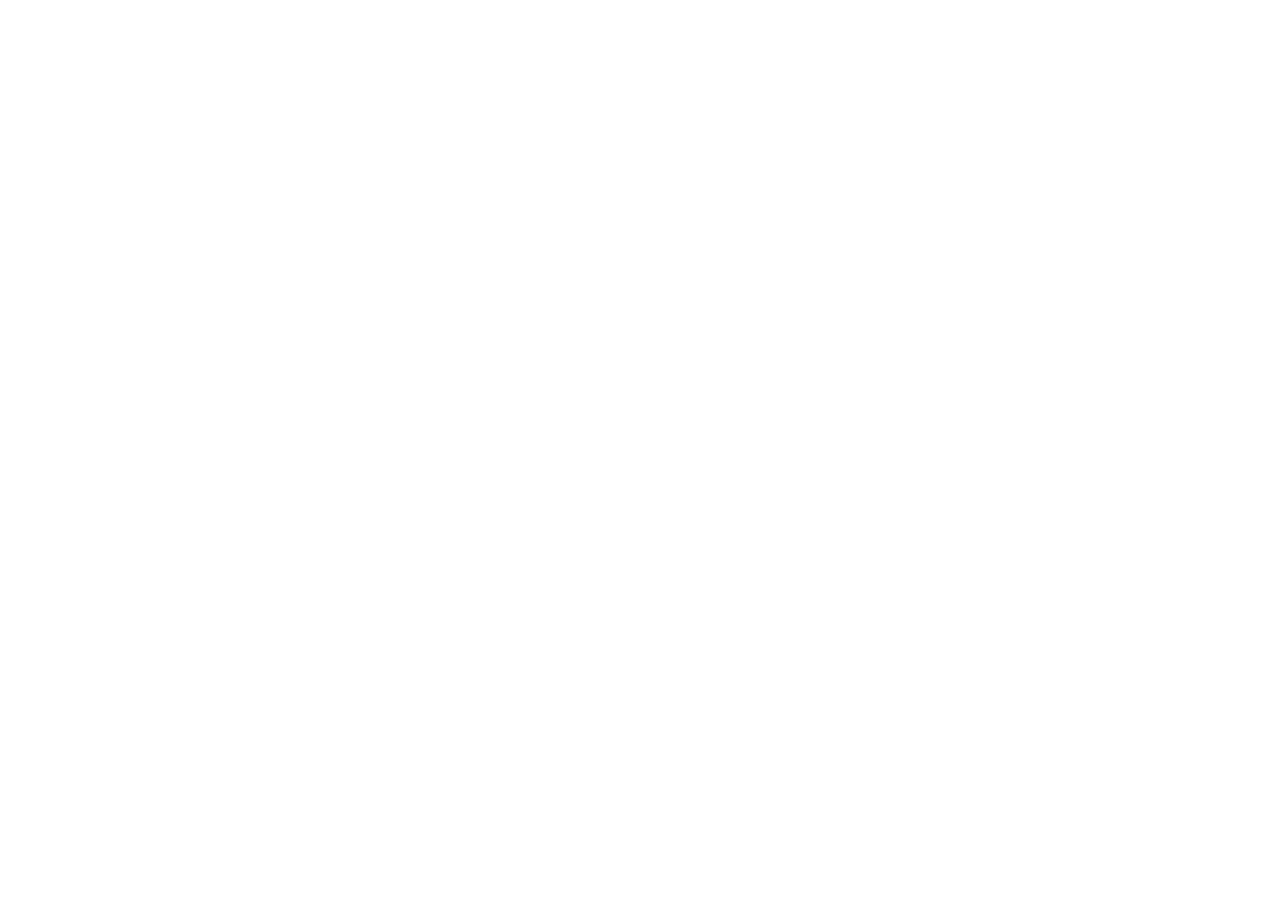
==== index.html @ 70eb24c2 "estructura princimal en rama master" ====
<!DOCTYPE html>
<html lang="en">
<head>
    <meta charset="UTF-8">
    <meta name="viewport" content="width=device-width, initial-scale=1.0">
    <title>Pizza&Passione</title>
    <link rel="stylesheet" href="/css/style.css">
</head>
<body>
    <header>

    </header>
    <main>

    </main>
    <footer>
        
    </footer>
</body>
</html>
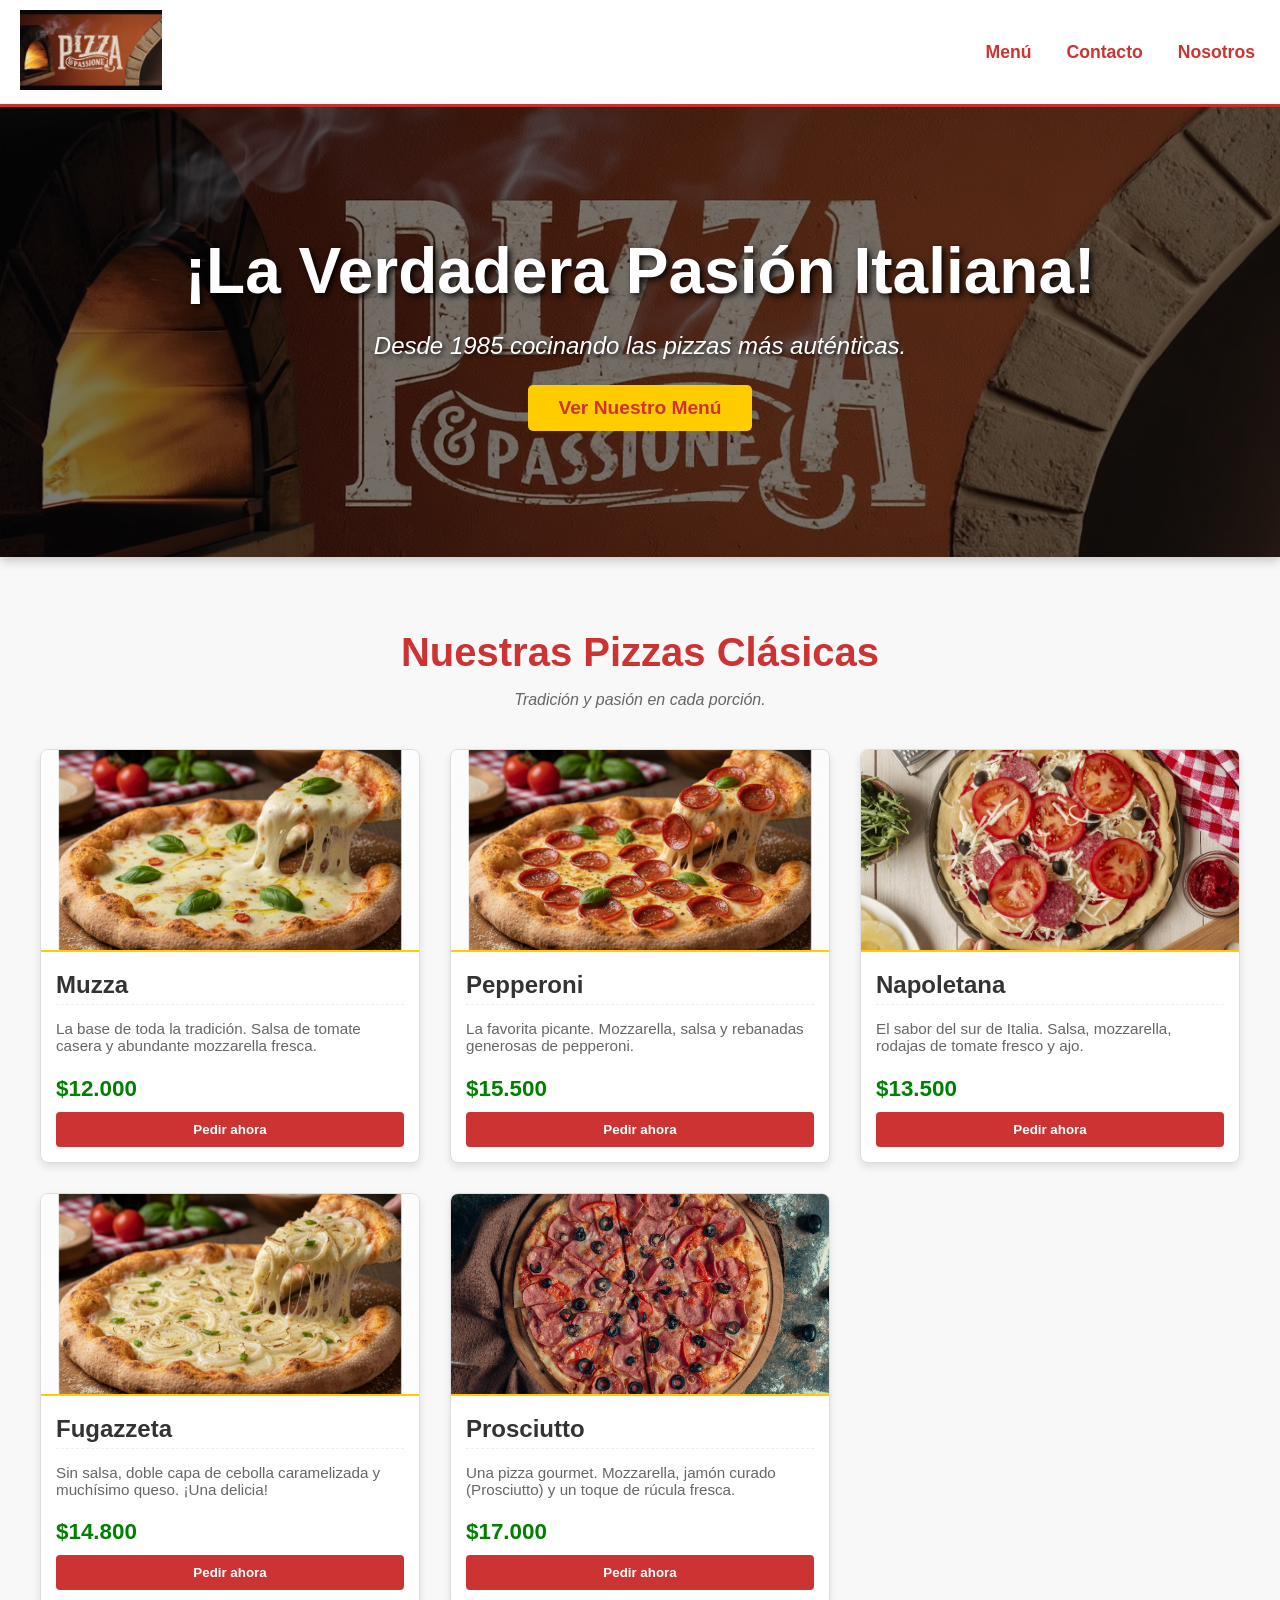
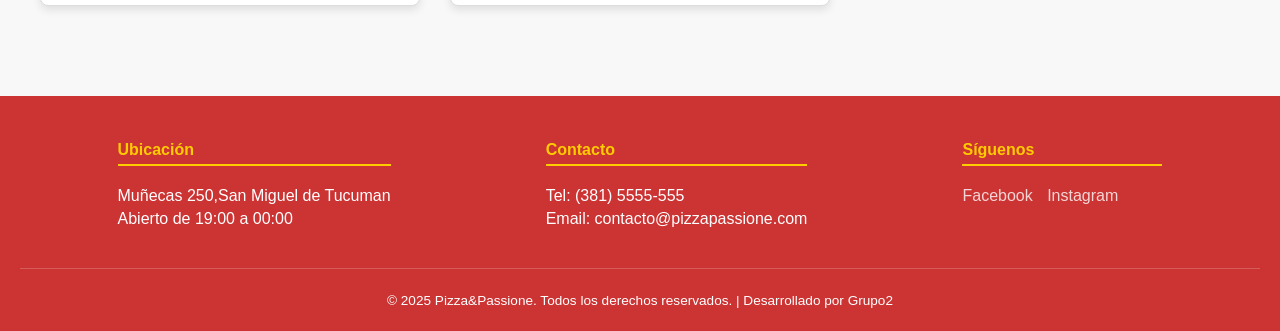
==== commit fe3abe34: "se agrego el contenido de la pagina" ====
--- a/index.html
+++ b/index.html
@@ -1,20 +1,127 @@
 <!DOCTYPE html>
-<html lang="en">
+<html lang="es">
 <head>
     <meta charset="UTF-8">
     <meta name="viewport" content="width=device-width, initial-scale=1.0">
-    <title>Pizza&Passione</title>
+    <title>Pizza&Passione - Pizzería Italiana Auténtica</title>
     <link rel="stylesheet" href="/css/style.css">
+    <meta name="name" content="Pizza&Passione">
+    <meta name="description" content="Página de pizzería tipo italiana con catálogo y contacto.">
+    <meta name="keywords" content="pizzería, pizza, comida italiana, restaurante, gastronomía, mozzarella, pepperoni, napoletana">
+    <meta name="author" content="Grupo2">
 </head>
 <body>
-    <header>
+    <header class="main-header">
+        <div class="logo-container">
+            <img src="/assets/img/Gen4 logo with title Pizza & passione with bckground something related o pizza restaur a-2, 21248171.png" alt="Logo Pizza & Passione">
+        </div>
+        <nav class="main-nav">
+            <ul>
+                <li><a href="#catalogo"> Menú</a></li>
+                <li><a href="#contacto"> Contacto</a></li>
+                <li><a href="#nosotros"> Nosotros</a></li>
+            </ul>
+        </nav>
+    </header>
 
-    </header>
-    <main>
+    <section class="hero-image">
+        <div class="hero-content">
+            <h1>¡La Verdadera Pasión Italiana!</h1>
+            <p>Desde 1985 cocinando las pizzas más auténticas.</p>
+            <a href="#catalogo" class="btn-menu">Ver Nuestro Menú</a>
+        </div>
+    </section>
 
+    <main class="main-content">
+        <h2 id="catalogo">Nuestras Pizzas Clásicas</h2>
+        <p class="slogan">Tradición y pasión en cada porción.</p>
+        
+        <section class="catalogo-grid">
+            <article class="pizza-card">
+                <figure>
+                    <img src="/assets/img/muzza.png" alt="Pizza Muzza Clásica">
+                    <figcaption>
+                        <h3>Muzza </h3>
+                        <p class="description">La base de toda la tradición. Salsa de tomate casera y abundante mozzarella fresca.</p>
+                        <p class="price">$12.000</p>
+                        <button>Pedir ahora</button>
+                    </figcaption>
+                </figure>
+            </article>
+
+            <article class="pizza-card">
+                <figure>
+                    <img src="/assets/img/peperoni.png" alt="Pizza Pepperoni">
+                    <figcaption>
+                        <h3>Pepperoni </h3>
+                        <p class="description">La favorita picante. Mozzarella, salsa y rebanadas generosas de pepperoni.</p>
+                        <p class="price">$15.500</p>
+                        <button>Pedir ahora</button>
+                    </figcaption>
+                </figure>
+            </article>
+
+            <article class="pizza-card">
+                <figure>
+                    <img src="/assets/img/napoleta.jpeg" alt="Pizza Napoletana con Tomate y Ajo">
+                    <figcaption>
+                        <h3>Napoletana </h3>
+                        <p class="description">El sabor del sur de Italia. Salsa, mozzarella, rodajas de tomate fresco y ajo.</p>
+                        <p class="price">$13.500</p>
+                        <button>Pedir ahora</button>
+                    </figcaption>
+                </figure>
+            </article>
+
+            <article class="pizza-card">
+                <figure>
+                    <img src="/assets/img/fugazeta.png" alt="Pizza Fugazzeta con Cebolla">
+                    <figcaption>
+                        <h3>Fugazzeta </h3>
+                        <p class="description">Sin salsa, doble capa de cebolla caramelizada y muchísimo queso. ¡Una delicia!</p>
+                        <p class="price">$14.800</p>
+                        <button>Pedir ahora</button>
+                    </figcaption>
+                </figure>
+            </article>
+
+            <article class="pizza-card">
+                <figure>
+                    <img src="/assets/img/prosciutto.jpeg" alt="Pizza Prosciutto y Rúcula">
+                    <figcaption>
+                        <h3>Prosciutto </h3>
+                        <p class="description">Una pizza gourmet. Mozzarella, jamón curado (Prosciutto) y un toque de rúcula fresca.</p>
+                        <p class="price">$17.000</p>
+                        <button>Pedir ahora</button>
+                    </figcaption>
+                </figure>
+            </article>
+        </section>
     </main>
-    <footer>
-        
+
+    <footer class="main-footer" id="contacto">
+        <div class="footer-content">
+            <div class="footer-section">
+                <h4>Ubicación</h4>
+                <p>Muñecas 250,San Miguel de Tucuman</p>
+                <p>Abierto de 19:00 a 00:00</p>
+            </div>
+            <div class="footer-section">
+                <h4>Contacto</h4>
+                <p> Tel: (381) 5555-555</p>
+                <p> Email: contacto@pizzapassione.com</p>
+            </div>
+            <div class="footer-section social">
+                <h4>Síguenos</h4>
+                <p>
+                    <a href="#">Facebook</a>
+                    <a href="#">Instagram</a>
+                </p>
+            </div>
+        </div>
+        <div class="footer-bottom">
+            <p>&copy; 2025 Pizza&Passione. Todos los derechos reservados. | Desarrollado por Grupo2</p>
+        </div>
     </footer>
 </body>
 </html>
--- a/css/style.css
+++ b/css/style.css
@@ -0,0 +1,304 @@
+/* 1. Reset Básico y Variables (Mantenido) */
+:root {
+    --color-principal: #cc3333; /* Rojo (Tomate) */
+    --color-secundario: #ffcc00; /* Amarillo (Queso/Horno) */
+    --color-fondo: #f8f8f8;
+    --color-texto: #333;
+}
+
+body {
+    font-family: 'Arial', sans-serif;
+    margin: 0;
+    padding: 0;
+    background-color: var(--color-fondo);
+    color: var(--color-texto);
+}
+
+/* 2. HEADER y NAVEGACIÓN (Mantenido) */
+.main-header {
+    background-color: #ffffff;
+    padding: 10px 20px;
+    display: flex;
+    justify-content: space-between;
+    align-items: center;
+    border-bottom: 3px solid var(--color-principal);
+}
+
+.logo-container img {
+    max-height: 80px; /* Ajusta el tamaño del logo */
+    width: auto;
+}
+
+.main-nav ul {
+    list-style: none;
+    margin: 0;
+    padding: 0;
+    display: flex;
+}
+
+.main-nav li {
+    margin-left: 25px;
+}
+
+.main-nav a {
+    text-decoration: none;
+    color: var(--color-principal);
+    font-weight: bold;
+    font-size: 1.1em;
+    padding: 5px;
+    transition: color 0.3s;
+}
+
+.main-nav a:hover {
+    color: var(--color-secundario);
+}
+
+/* 3. IMAGEN DE PORTADA GRANDE (NUEVO) */
+.hero-image {
+    /* **IMPORTANTE: Cambia 'portada_pizza_grande.jpg' a tu imagen de portada** */
+    background: url('/assets/img//Gen4 logo with title Pizza & passione with bckground something related o pizza restaur a-2, 21248171.png') no-repeat center center/cover;
+    height: 450px; /* Gran altura para el efecto de portada */
+    display: flex;
+    justify-content: center;
+    align-items: center;
+    text-align: center;
+    position: relative;
+    box-shadow: 0 4px 10px rgba(0, 0, 0, 0.2);
+}
+
+.hero-image::before {
+    /* Overlay semi-transparente para que el texto resalte */
+    content: '';
+    position: absolute;
+    top: 0;
+    left: 0;
+    right: 0;
+    bottom: 0;
+    background-color: rgba(0, 0, 0, 0.5); /* Oscurece la imagen un 50% */
+}
+
+.hero-content {
+    z-index: 10; /* Asegura que el contenido esté sobre el overlay */
+    color: white;
+    padding: 20px;
+}
+
+.hero-content h1 {
+    font-size: 4em;
+    margin: 0 0 10px 0;
+    color: white; /* Sobreescribimos el color de h1 para que se vea sobre el fondo oscuro */
+    text-shadow: 3px 3px 6px rgba(0, 0, 0, 0.9);
+}
+
+.hero-content p {
+    font-size: 1.5em;
+    margin-bottom: 25px;
+    font-style: italic;
+    text-shadow: 2px 2px 4px rgba(0, 0, 0, 0.7);
+}
+
+.btn-menu {
+    display: inline-block;
+    background-color: var(--color-secundario); /* Botón Amarillo */
+    color: var(--color-principal); /* Texto Rojo */
+    text-decoration: none;
+    font-size: 1.2em;
+    font-weight: bold;
+    padding: 12px 30px;
+    border-radius: 5px;
+    transition: background-color 0.3s;
+}
+
+.btn-menu:hover {
+    background-color: #ffb700;
+}
+
+/* 4. CONTENIDO PRINCIPAL Y TÍTULOS (Mantenido) */
+.main-content {
+    padding: 40px 20px;
+    max-width: 1200px;
+    margin: 0 auto;
+}
+/* ... (El resto del CSS del catálogo y footer sigue sin cambios) ... */
+
+h2 {
+    text-align: center;
+    color: var(--color-principal);
+    font-size: 2.5em;
+    margin-bottom: 10px;
+}
+
+.slogan {
+    text-align: center;
+    font-style: italic;
+    color: #666;
+    margin-bottom: 40px;
+}
+
+/* 4. CATÁLOGO GRID (Mantenido) */
+.catalogo-grid {
+    display: grid;
+    grid-template-columns: repeat(auto-fit, minmax(280px, 1fr));
+    gap: 30px;
+}
+
+.pizza-card {
+    background-color: #fff;
+    border: 1px solid #ddd;
+    border-radius: 8px;
+    box-shadow: 0 4px 8px rgba(0, 0, 0, 0.1);
+    overflow: hidden;
+    transition: transform 0.3s, box-shadow 0.3s;
+}
+
+.pizza-card:hover {
+    transform: translateY(-5px);
+    box-shadow: 0 8px 16px rgba(0, 0, 0, 0.15);
+}
+
+.pizza-card figure {
+    margin: 0;
+    padding: 0;
+}
+
+.pizza-card img {
+    width: 100%;
+    height: 200px;
+    object-fit: cover;
+    border-bottom: 2px solid var(--color-secundario);
+}
+
+.pizza-card figcaption {
+    padding: 15px;
+}
+
+.pizza-card h3 {
+    color: var(--color-texto);
+    font-size: 1.5em;
+    margin: 0 0 10px 0;
+    border-bottom: 1px dashed #eee;
+    padding-bottom: 5px;
+}
+
+.description {
+    color: #666;
+    font-size: 0.95em;
+    min-height: 40px;
+}
+
+.price {
+    font-size: 1.4em;
+    color: #008000;
+    font-weight: bold;
+    margin: 10px 0;
+}
+
+.pizza-card button {
+    background-color: var(--color-principal);
+    color: white;
+    border: none;
+    padding: 10px 15px;
+    border-radius: 4px;
+    cursor: pointer;
+    font-weight: bold;
+    width: 100%;
+    transition: background-color 0.3s;
+}
+
+.pizza-card button:hover {
+    background-color: #a82a2a;
+}
+
+/* 5. FOOTER (Mantenido) */
+.main-footer {
+    background-color: var(--color-principal);
+    color: white;
+    padding: 30px 20px 10px 20px;
+    margin-top: 50px;
+}
+
+.footer-content {
+    display: flex;
+    justify-content: space-around;
+    flex-wrap: wrap;
+    max-width: 1200px;
+    margin: 0 auto 20px auto;
+}
+
+.footer-section {
+    padding: 15px;
+    min-width: 200px;
+}
+
+.footer-section h4 {
+    color: var(--color-secundario);
+    border-bottom: 2px solid var(--color-secundario);
+    padding-bottom: 5px;
+    margin-top: 0;
+}
+
+.footer-section p {
+    margin: 5px 0;
+}
+
+.footer-section a {
+    color: white;
+    text-decoration: none;
+    margin-right: 10px;
+    opacity: 0.8;
+}
+
+.footer-bottom {
+    text-align: center;
+    border-top: 1px solid rgba(255, 255, 255, 0.2);
+    padding-top: 10px;
+    font-size: 0.85em;
+}
+
+/* 6. Adaptación Móvil (Responsive Design) */
+@media (max-width: 768px) {
+    .main-header {
+        flex-direction: column;
+        text-align: center;
+    }
+
+    .main-nav ul {
+        justify-content: center;
+        padding-top: 10px;
+    }
+
+    .main-nav li {
+        margin: 0 10px;
+    }
+    
+    .hero-image {
+        height: 300px; /* Menor altura en móvil */
+    }
+
+    .hero-content h1 {
+        font-size: 2.5em;
+    }
+
+    .hero-content p {
+        font-size: 1.1em;
+    }
+
+    .catalogo-grid {
+        grid-template-columns: 1fr;
+    }
+    
+    .footer-content {
+        flex-direction: column;
+        text-align: center;
+    }
+
+    .footer-section {
+        min-width: 100%;
+        padding-bottom: 20px;
+        border-bottom: 1px dashed rgba(255, 255, 255, 0.2);
+    }
+    
+    .footer-section:last-child {
+        border-bottom: none;
+    }
+}
